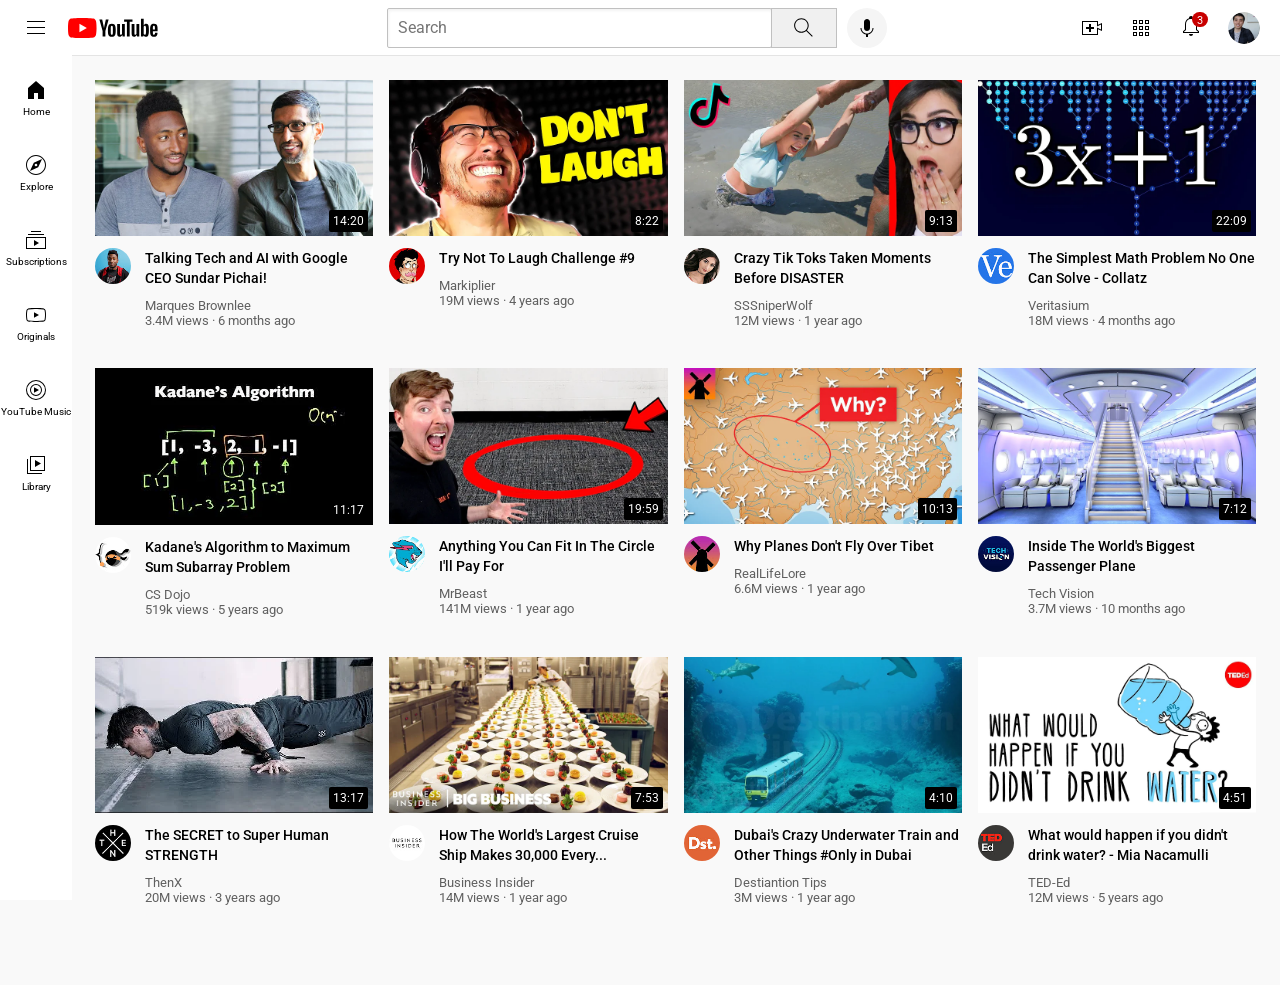
==== index.html @ fab29edc "Rename youtube.html to index.html" ====
<!DOCTYPE html>
<html>
    <head>
        <title>Youtube.com Clone</title>

        <link rel="preconnect" href="https://fonts.googleapis.com">
        <link rel="preconnect" href="https://fonts.gstatic.com" crossorigin>
        <link href="https://fonts.googleapis.com/css2?family=Roboto:wght@400;500;700&display=swap" rel="stylesheet">
        <link rel="stylesheet" href="styles/video.css">
        <link rel="stylesheet" href="styles/general.css">
        <link rel="stylesheet" href="styles/header.css">
        <link rel="stylesheet" href="styles/sidebar.css">
    </head>
    <body>

        <!-- header -->
        <header class="header">
            <div class="left-section">
                <img class="hamburger-menu" src="icons/hamburger-menu.svg">
                <img class="youtube-logo" src="icons/youtube-logo.svg">
            </div>
            <div class="middle-section">
                <input class="search-bar" type="search" placeholder="Search">
                <button class="search-button"> <img class="search-icon" src="icons/search.svg"> <div class="tooltip">Search</div> </button>
                <button class="voice-search-button"> <img class="voice-search-icon" src="icons/voice-search-icon.svg" > <div class="tooltip">Search with your voice</div> </button>
            </div>
            <div class="right-section">
                <div class="upload-icon-container">
                    <img class="upload-icon" src="icons/upload.svg">
                    <div class="tooltip">Create</div>
                </div>
                <div class="youtube-apps-icon-container">
                    <img class="youtube-apps-icon" src="icons/youtube-apps.svg">
                    <div class="tooltip">YouTube Apps</div>
                </div>
                <div class="notifications-icon-container-container">
                    <div class="notifications-icon-container">
                        <img class="notification-icon" src="icons/notifications.svg">
                        <div class="notifications-count">3</div>
                        <div class="tooltip">Notifications</div>
                    </div>
                </div>
                
                <img class="current-user-picture" src="channel-pictures/my-channel.jpeg">
            </div>
        </header>
        <!-- end of header -->


        <!-- sidebar -->
        <nav class="sidebar">
            <div class="sidebar-link">
                <img src="icons/home.svg">
                <div>Home</div>
            </div>
            <div class="sidebar-link">
                <img src="icons/explore.svg">
                <div>Explore</div>
            </div>
            <div class="sidebar-link">
                <img src="icons/subscriptions.svg">
                <div>Subscriptions</div>
            </div>
            <div class="sidebar-link">
                <img src="icons/originals.svg">
                <div>Originals</div>
            </div>
            <div class="sidebar-link">
                <img src="icons/youtube-music.svg">
                <div>YouTube Music</div>
            </div>
            <div class="sidebar-link">
                <img src="icons/library.svg">
                <div>Library</div>
            </div>   
        </nav>
        <!-- end of sidebar -->

        <!-- main -->
        
        <main>
            <section class="video-grid">

                <div class="video-preview">
                    <div class="thumbnail-row">
                        <a href="https://youtu.be/n2RNcPRtAiY" >
                        <img class="thumbnail" src="thumbnails/thumbnail-1.webp">
                        </a>
                        <div class="video-time">14:20</div>
                    </div>
                    <div class="video-info-grid">
                        <div class="channel-picture">       
                             <img class="profile-picture" src="channel-pictures/channel-1.jpeg">
                        </div>
                    
                        <div class="video-info">  
                            <p class="video-title">
                                Talking Tech and AI with Google CEO Sundar Pichai!
                            </p>
                            <p class="video-author">
                                Marques Brownlee
                            </p>
                            <p class="video-stats">
                                3.4M views &#183; 6 months ago
                            </p>
                        </div>
                    </div>           
                </div>
        
        
        
                <div class="video-preview">
                    <div class="thumbnail-row">
                        <a href="https://youtu.be/mP0RAo9SKZk">
                        <img class="thumbnail" src="thumbnails/thumbnail-2.webp">
                        </a>
                        <div class="video-time">8:22</div>
                    </div>
                    <div class="video-info-grid">
                        <div class="channel-picture">       
                             <img class="profile-picture" src="channel-pictures/channel-2.jpeg">
                        </div>
                        <div class="video-info">  
                            <p class="video-title">
                                Try Not To Laugh Challenge #9
                            </p>
                            <p class="video-author">
                                Markiplier
                            </p>
                            <p class="video-stats">
                                19M views &#183; 4 years ago
                            </p>
                        </div>
                    </div>           
                </div>
        
        
                <div class="video-preview">
                    <div class="thumbnail-row">
                        <a href="https://youtu.be/FgjPQQeTh1w">
                        <img class="thumbnail" src="thumbnails/thumbnail-3.webp">
                        </a>
                        <div class="video-time">9:13</div>
                    </div>
                    <div class="video-info-grid">
                        <div class="channel-picture">       
                             <img class="profile-picture" src="channel-pictures/channel-3.jpeg">
                        </div>
                        <div class="video-info">  
                            <p class="video-title">
                                Crazy Tik Toks Taken Moments Before DISASTER
                            </p>
                            <p class="video-author">
                                SSSniperWolf
                            </p>
                            <p class="video-stats">
                                12M views &#183; 1 year ago
                            </p>
                        </div>
                    </div>           
                </div>
        
        
        
                <div class="video-preview">
                    <div class="thumbnail-row">
                        <a href="https://youtu.be/094y1Z2wpJg">
                        <img class="thumbnail" src="thumbnails/thumbnail-4.webp">
                        </a>
                        <div class="video-time">22:09</div>
                    </div>
                    <div class="video-info-grid">
                        <div class="channel-picture">       
                             <img class="profile-picture" src="channel-pictures/channel-4.jpeg">
                        </div>
                        <div class="video-info">  
                            <p class="video-title">
                                The Simplest Math Problem No One Can Solve - Collatz                        
                            </p>
                            <p class="video-author">
                                Veritasium
                            </p>
                            <p class="video-stats">
                                18M views &#183; 4 months ago
                            </p>
                        </div>
                    </div>           
                </div>
        
        
                <div class="video-preview">
                    <div class="thumbnail-row">
                        <a href="https://youtu.be/86CQq3pKSUw">
                        <img class="thumbnail" src="thumbnails/thumbnail-5.webp">
                        </a>
                        <div class="video-time">11:17</div>
                    </div>
                    <div class="video-info-grid">
                        <div class="channel-picture">       
                             <img class="profile-picture" src="channel-pictures/channel-5.jpeg">
                        </div>
                        <div class="video-info">  
                            <p class="video-title">
                                Kadane's Algorithm to Maximum Sum Subarray Problem                       
                             </p>
                            <p class="video-author">
                                CS Dojo
                            </p>
                            <p class="video-stats">
                                519k views &#183; 5 years ago
                            </p>
                        </div>
                    </div>           
                </div>
        
        
        
                <div class="video-preview">
                    <div class="thumbnail-row">
                        <a href="https://youtu.be/yXWw0_UfSFg">
                        <img class="thumbnail" src="thumbnails/thumbnail-6.webp">
                        </a>
                        <div class="video-time">19:59</div>
                    </div>
                    <div class="video-info-grid">
                        <div class="channel-picture">       
                             <img class="profile-picture" src="channel-pictures/channel-6.jpeg">
                        </div>
                        <div class="video-info">  
                            <p class="video-title">
                                Anything You Can Fit In The Circle I&#39;ll Pay For
                            </p>
                            <p class="video-author">
                                MrBeast
                            </p>
                            <p class="video-stats">
                                141M views &#183; 1 year ago
                            </p>
                        </div>
                    </div>           
                </div>



                <div class="video-preview">
                    <div class="thumbnail-row">
                        <a href="https://youtu.be/fNVa1qMbF9Y">
                        <img class="thumbnail" src="thumbnails/thumbnail-7.webp">
                        </a>
                        <div class="video-time">10:13</div>
                    </div>
                    <div class="video-info-grid">
                        <div class="channel-picture">       
                             <img class="profile-picture" src="channel-pictures/channel-7.jpeg">
                        </div>
                        <div class="video-info">  
                            <p class="video-title">
                                Why Planes Don&#39;t Fly Over Tibet
                            </p>
                            <p class="video-author">
                                RealLifeLore    
                            </p>
                            <p class="video-stats">
                                6.6M views &#183; 1 year ago
                            </p>
                        </div>
                    </div>           
                </div>




                <div class="video-preview">
                    <div class="thumbnail-row">
                        <a href="https://youtu.be/lFm4EM1juls">
                        <img class="thumbnail" src="thumbnails/thumbnail-8.webp">
                        </a>
                        <div class="video-time">7:12</div>
                    </div>
                    <div class="video-info-grid">
                        <div class="channel-picture">       
                             <img class="profile-picture" src="channel-pictures/channel-8.jpeg">
                        </div>
                        <div class="video-info">  
                            <p class="video-title">
                                Inside The World&#39;s Biggest Passenger Plane
                            </p>
                            <p class="video-author">
                                Tech Vision
                            </p>
                            <p class="video-stats">
                                3.7M views &#183; 10 months ago
                            </p>
                        </div>
                    </div>           
                </div>





                <div class="video-preview">
                    <div class="thumbnail-row">
                        <a href="https://youtu.be/ixmxOlcrlUc">
                        <img class="thumbnail" src="thumbnails/thumbnail-9.webp">
                        </a>
                        <div class="video-time">13:17</div>
                    </div>
                    <div class="video-info-grid">
                        <div class="channel-picture">       
                             <img class="profile-picture" src="channel-pictures/channel-9.jpeg">
                        </div>
                        <div class="video-info">  
                            <p class="video-title">
                                The SECRET to Super Human STRENGTH
                            </p>
                            <p class="video-author">
                                ThenX
                            </p>
                            <p class="video-stats">
                                20M views &#183; 3 years ago
                            </p>
                        </div>
                    </div>           
                </div>



                <div class="video-preview">
                    <div class="thumbnail-row">
                        <a href="https://youtu.be/R2vXbFp5C9o">
                        <img class="thumbnail" src="thumbnails/thumbnail-10.webp">
                        </a>
                        <div class="video-time">7:53</div>
                    </div>
                    <div class="video-info-grid">
                        <div class="channel-picture">       
                             <img class="profile-picture" src="channel-pictures/channel-10.jpeg">
                        </div>
                        <div class="video-info">  
                            <p class="video-title">
                                How The World&#39;s Largest Cruise Ship Makes 30,000 Every...
                            </p>
                            <p class="video-author">
                                Business Insider
                            </p>
                            <p class="video-stats">
                                14M views &#183; 1 year ago
                            </p>
                        </div>
                    </div>           
                </div>




                <div class="video-preview">
                    <div class="thumbnail-row">
                        <a href="https://youtu.be/0nZuYyXET3s">
                        <img class="thumbnail" src="thumbnails/thumbnail-11.webp">
                        </a>
                        <div class="video-time">4:10</div>
                    </div>
                    <div class="video-info-grid">
                        <div class="channel-picture">       
                             <img class="profile-picture" src="channel-pictures/channel-11.jpeg">
                        </div>
                        <div class="video-info">  
                            <p class="video-title">
                                Dubai&#39;s Crazy Underwater Train and Other Things #Only in Dubai
                            </p>
                            <p class="video-author">
                                Destiantion Tips
                            </p>
                            <p class="video-stats">
                                3M views &#183; 1 year ago
                            </p>
                        </div>
                    </div>           
                </div>



                <div class="video-preview">
                    <div class="thumbnail-row">
                        <a href="https://youtu.be/9iMGFqMmUFs">
                        <img class="thumbnail" src="thumbnails/thumbnail-12.webp">
                        </a>
                        <div class="video-time">4:51</div>
                    </div>
                    <div class="video-info-grid">
                        <div class="channel-picture">       
                             <img class="profile-picture" src="channel-pictures/channel-12.jpeg">
                        </div>
                        <div class="video-info">  
                            <p class="video-title">
                                What would happen if you didn&#39;t drink water? - Mia Nacamulli
                            </p>
                            <p class="video-author">
                                TED-Ed
                            </p>
                            <p class="video-stats">
                                12M views &#183; 5 years ago
                            </p>
                        </div>
                    </div>           
                </div>

    
            </section>

        </main> 

        
    </body>
</html>
---- styles/video.css ----
.thumbnail{
    width: 100%; 
    cursor: pointer;             
}        

.video-title{
    margin-top: 0;
    font-size: 14px;
    font-weight: 500;
    line-height: 20px;
    margin-bottom: 10px;
    cursor: pointer;
}

.video-info-grid{
    display: grid;
    grid-template-columns: 50px 1fr;
}
/* .channel-picture{

}
.video-info{

} */
.profile-picture{
    width: 36px;
    border-radius: 50px;
    cursor: pointer;
}
.thumbnail-row{
    position: relative;
    margin-bottom: 8px;
}
.video-stats,
.video-author{
    font-size: 13px;
    color: rgb(96, 96, 96);
}

.video-author{
    margin-bottom: 4 px;
}

.video-grid{
    display: grid;
    grid-template-columns: 1fr 1fr 1fr;
    column-gap: 16px;
    row-gap: 40px;
}

@media (max-width: 750px){
    .video-grid{
        grid-template-columns: 1fr 1fr;
    }
}

@media (min-width: 751px) and (max-width: 999px){
    .video-grid{
        grid-template-columns: 1fr 1fr 1fr;    
    }
}

@media (min-width: 1000px){
    .video-grid{
        grid-template-columns: 1fr 1fr 1fr 1fr;
    }
}

.video-time{
    font-family: Roboto, Arial;
    font-size: 12px;
    font-weight: 500px;
    background-color: black;
    color: white;
    position: absolute;
    right: 5px;
    bottom: 8px;
    padding: 4px;
    border-radius: 2px;
}
---- styles/general.css ----
p {
    font-family: Roboto, Arial;
    margin-top: 0;
    margin-bottom: 0;
}

body{
    background-color: #f9f9f9;
    margin: 0;
    padding: 80px;
    padding-left: 95px;  
    padding-right: 24px;
}
---- styles/header.css ----
.header{
    height: 55px;
    display: flex;
    flex-direction: row;
    justify-content: space-between;
    position: fixed;
    top: 0;
    left: 0;
    right: 0;
    background-color: white;
    z-index: 100;

    border-bottom-width: 1px;
    border-bottom-style: solid;
    border-bottom-color: rgb(228, 228, 228);
}

.left-section{
    align-items: center;
    display: flex;    
}

.middle-section{
    flex: 1;
    margin-left: 70px;
    margin-right: 35px;
    max-width: 500px;
    display: flex;
    align-items: center;
}
.right-section{
     flex-shrink: 0;
    display: flex;
    align-items: center;
    width: 180px;
    margin-right: 20px;
    justify-content: space-between;
}


.search-button{
    height: 40px;
    width: 66px;
    background-color: rgb(240, 240, 240);
    border-width: 1px;
    border-style: solid;
    border-color: rgb(192, 192, 192);
    margin-left: -1px;
    margin-right: 10px;
    position: relative;
    cursor: pointer;
}

.search-button,
.voice-search-button,
.upload-icon-container,
.youtube-apps-icon-container,
.notifications-icon-container-container
{
    position: relative;
    display: flex;
    align-items: center;
    justify-content: center;
}

.search-button .tooltip,
.voice-search-button .tooltip,
.upload-icon-container .tooltip,
.youtube-apps-icon-container .tooltip,
.notifications-icon-container-container .tooltip{
    font-family: Roboto, Arial;
    position: absolute;
    background-color: rgb(139, 139, 139);
    color: white;
    padding-top: 8px;
    padding-bottom: 8px;
    padding-left: 8px;
    padding-right: 8px;
    border-radius: 2px;
    font-size: 12px;
    bottom: -40px;
    opacity: 0;
    transition: opacity 0.2s ease-in-out;
    pointer-events: none;
    white-space: nowrap;
}

.search-button:hover .tooltip,
.voice-search-button:hover .tooltip,
.upload-icon-container:hover .tooltip,
.youtube-apps-icon-container:hover .tooltip,
.notifications-icon-container-container:hover .tooltip{
    opacity: 1;
}

.search-bar{
    height: 40px;
    flex: 1;
    padding-left: 10px;
    font-size: 16px;
    border: 1px solid rgb(192, 192, 192);
    border-radius: 2px;
    box-shadow: inset 1px 2px 3px rgba(1, 1, 1, 0.05);
    width: 0;
}
.search-bar::placeholder{
    font-family: Roboto, Arial;
    font-size: 16px;
}

.voice-search-button{
    height: 40px;
    width: 40px;
    border-radius: 20px;
    border: none;
    background-color: rgb(245, 245, 245);
    cursor: pointer;
}


.voice-search-icon{
    height: 24px;   
}

.search-icon{
    height: 25px;
}
.hamburger-menu{
    height: 24px;
    margin-left: 24px;
    margin-right: 20px;
}
.youtube-logo{
    height: 20px;
}

.upload-icon{
    height: 24px;
    cursor: pointer;
}

.youtube-apps-icon {
    height: 24px;
    cursor: pointer;
}

.notification-icon{
    height: 24px;
    cursor: pointer;
}

.notifications-icon-container{
    position: relative;
}

.notifications-count{
    position: absolute;
    top: -2px;
    right: -5px;
    background-color: rgb(200, 0, 0);
    color: white;
    font-family: Roboto, Arial;
    font-size: 11px;
    font-weight: 500px;
    padding-left: 5px;
    padding-right: 5px;
    padding-top: 2px;
    border-radius: 10px;
    text-align: center;
}

.current-user-picture{
    height: 32px;
    border-radius: 16px;
    cursor: pointer;
}
---- styles/sidebar.css ----
.sidebar{
    position: fixed;
    left: 0;
    bottom: 0;
    top: 55px;
    background-color: white;
    width: 72px;
    z-index: 200; 
    padding-top: 5px;    
}

.sidebar-link{
    height: 75px;
    display: flex;
    justify-content: center;
    align-items: center;
    flex-direction: column;
    cursor: pointer;
}
.sidebar-link:hover{
    background-color: rgb(235, 235, 235);
}

.sidebar-link img{
    height: 24px;
    margin-bottom: 4px;
}

.sidebar-link div {
    font-family: Roboto, Arial;
    font-size: 10px;
}
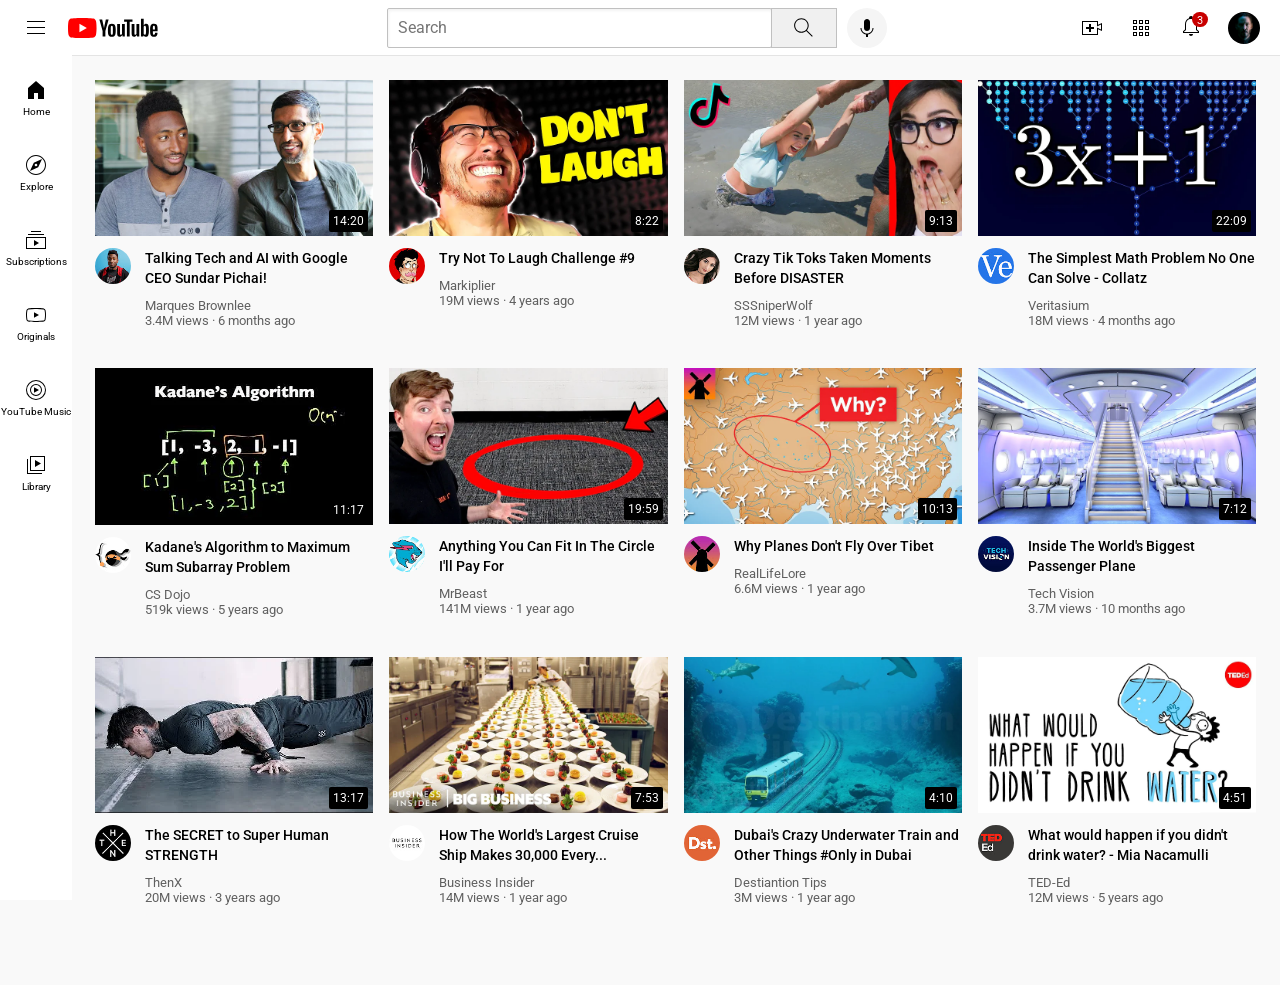
==== commit 7bac2c5c: "Merge branch 'main' of https://github.com/fiifidawson/YouTube_Clone" ====
--- a/index.html
+++ b/index.html
@@ -41,7 +41,7 @@
                     </div>
                 </div>
                 
-                <img class="current-user-picture" src="channel-pictures/my-channel.jpeg">
+                <img class="current-user-picture" src="channel-pictures/my-channel.jpg">
             </div>
         </header>
         <!-- end of header -->
